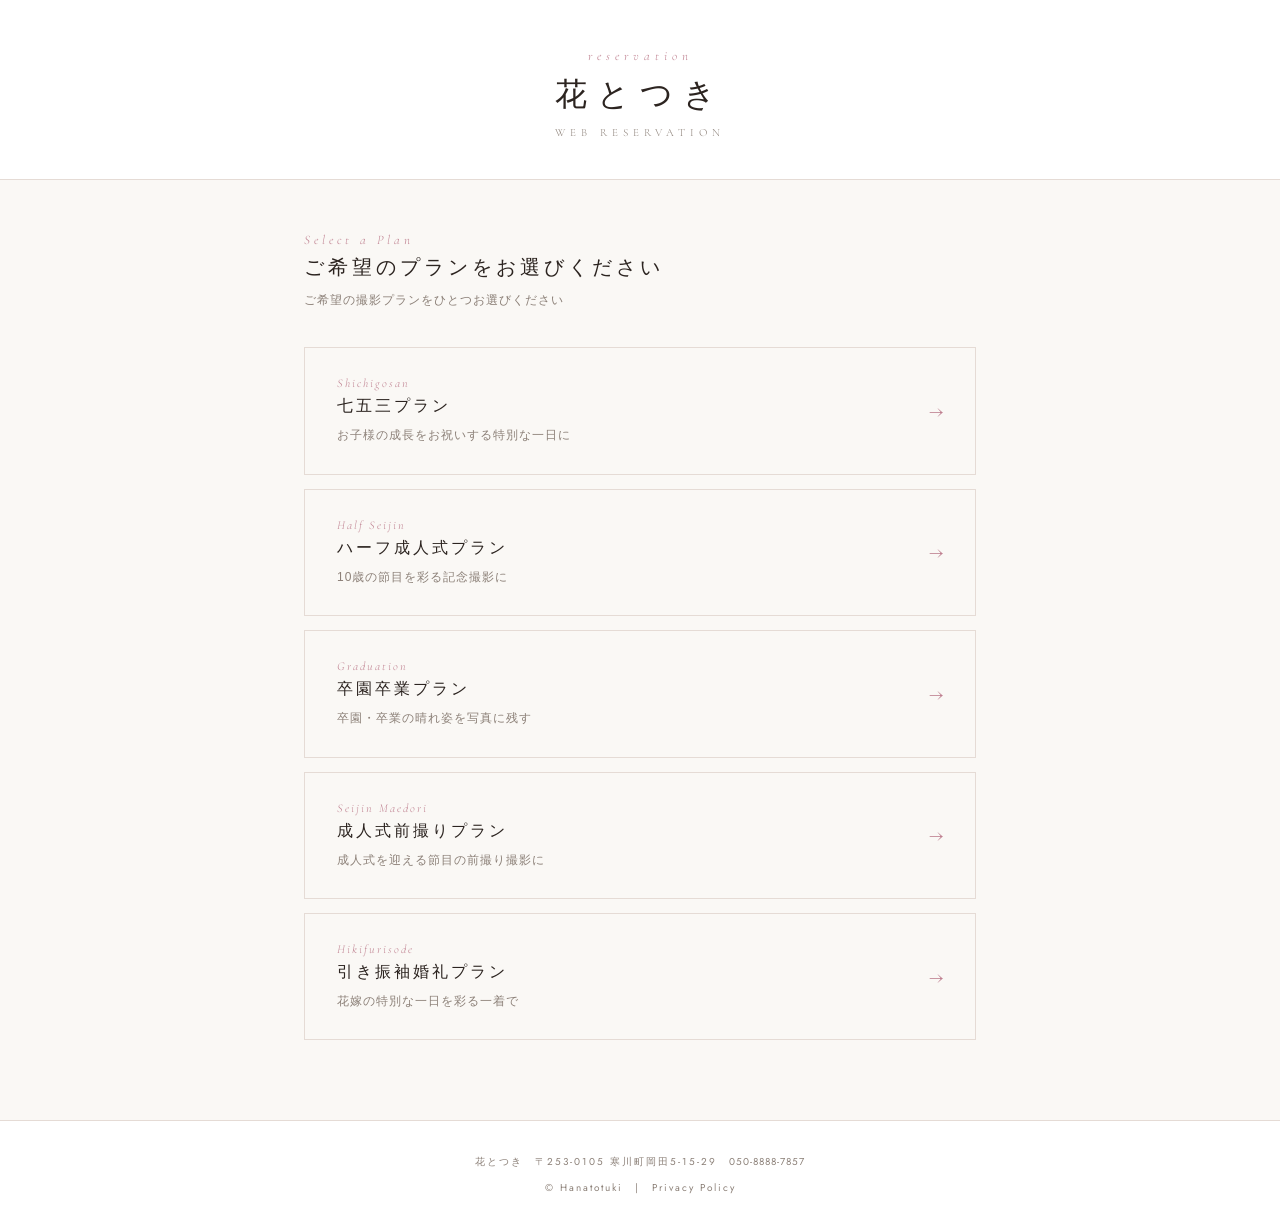
==== index.html @ b2396fe9 "Initial commit: hanatotuki reservation system static site" ====
<!DOCTYPE html>
<html lang="ja">
<head>
  <meta charset="UTF-8">
  <meta name="viewport" content="width=device-width, initial-scale=1.0">
  <title>ご予約 | 花とつき</title>
  <link rel="preconnect" href="https://fonts.googleapis.com">
  <link href="https://fonts.googleapis.com/css2?family=Cormorant+Garamond:ital,wght@0,300;0,400;1,300&family=Jost:wght@300;400&display=swap" rel="stylesheet">
  <link rel="stylesheet" href="style.css">
</head>
<body>

<header>
  <p class="header-eyebrow">reservation</p>
  <h1>花とつき</h1>
  <p class="header-sub">Web Reservation</p>
</header>

<div class="wrapper">

  <div class="section-heading">
    <span class="en">Select a Plan</span>
    <h2>ご希望のプランをお選びください</h2>
    <p>ご希望の撮影プランをひとつお選びください</p>
  </div>

  <div class="category-grid">

    <a href="shichigosan.html" class="category-card">
      <div>
        <span class="category-card-en">Shichigosan</span>
        <div class="category-card-title">七五三プラン</div>
        <p class="category-card-desc">お子様の成長をお祝いする特別な一日に</p>
      </div>
      <span class="category-card-arrow">→</span>
    </a>

    <a href="hafuseijin.html" class="category-card">
      <div>
        <span class="category-card-en">Half Seijin</span>
        <div class="category-card-title">ハーフ成人式プラン</div>
        <p class="category-card-desc">10歳の節目を彩る記念撮影に</p>
      </div>
      <span class="category-card-arrow">→</span>
    </a>

    <a href="sotsuen.html" class="category-card">
      <div>
        <span class="category-card-en">Graduation</span>
        <div class="category-card-title">卒園卒業プラン</div>
        <p class="category-card-desc">卒園・卒業の晴れ姿を写真に残す</p>
      </div>
      <span class="category-card-arrow">→</span>
    </a>

    <a href="seijin-maedori.html" class="category-card">
      <div>
        <span class="category-card-en">Seijin Maedori</span>
        <div class="category-card-title">成人式前撮りプラン</div>
        <p class="category-card-desc">成人式を迎える節目の前撮り撮影に</p>
      </div>
      <span class="category-card-arrow">→</span>
    </a>

    <a href="hikifurisode.html" class="category-card">
      <div>
        <span class="category-card-en">Hikifurisode</span>
        <div class="category-card-title">引き振袖婚礼プラン</div>
        <p class="category-card-desc">花嫁の特別な一日を彩る一着で</p>
      </div>
      <span class="category-card-arrow">→</span>
    </a>

  </div>

</div>

<footer>
  <p>花とつき　〒253-0105 寒川町岡田5-15-29　<span style="letter-spacing:1px;">050-8888-7857</span></p>
  <p style="margin-top:8px;">© Hanatotuki　|　Privacy Policy</p>
</footer>

</body>
</html>
---- style.css ----
/* ─── Reset ─── */
*, *::before, *::after { box-sizing: border-box; margin: 0; padding: 0; }

:root {
  --white:    #FFFFFF;
  --bg:       #FAF8F5;
  --ink:      #2C2420;
  --mid:      #8C8078;
  --light:    #E5DBD5;
  --lighter:  #F2EDE8;
  --rose:     #BF8090;
  --rose-dk:  #A06878;
  --rose-lt:  #F5E8EC;
  --err:      #B85C5C;
  --radius:   2px;
}

body {
  font-family: "Hiragino Mincho ProN", "Yu Mincho", "游明朝", Georgia, serif;
  background: var(--bg);
  color: var(--ink);
  min-height: 100vh;
  -webkit-font-smoothing: antialiased;
}

/* ─── Header ─── */
header {
  background: var(--white);
  text-align: center;
  padding: 48px 16px 40px;
  border-bottom: 1px solid var(--light);
}
.header-eyebrow {
  font-family: "Cormorant Garamond", serif;
  font-weight: 300;
  font-style: italic;
  font-size: 13px;
  letter-spacing: 5px;
  color: var(--rose);
  margin-bottom: 10px;
}
header h1 {
  font-size: clamp(22px, 4vw, 32px);
  font-weight: 400;
  letter-spacing: 10px;
  color: var(--ink);
  line-height: 1.3;
}
.header-sub {
  font-family: "Cormorant Garamond", serif;
  font-weight: 300;
  font-size: 11px;
  letter-spacing: 5px;
  color: var(--mid);
  margin-top: 10px;
  text-transform: uppercase;
}

/* ─── Main wrapper ─── */
.wrapper {
  max-width: 720px;
  margin: 0 auto;
  padding: 52px 24px 80px;
}

/* ─── Back to top link ─── */
.back-to-top {
  display: inline-block;
  font-family: "Jost", sans-serif;
  font-size: 11px;
  letter-spacing: 2px;
  color: var(--mid);
  text-decoration: none;
  margin-bottom: 28px;
  transition: color .2s;
}
.back-to-top:hover { color: var(--rose); }

/* ─── Category grid (top page) ─── */
.category-grid {
  display: flex;
  flex-direction: column;
  gap: 14px;
}
.category-card {
  display: flex;
  align-items: center;
  justify-content: space-between;
  gap: 20px;
  border: 1px solid var(--light);
  padding: 28px 32px;
  text-decoration: none;
  transition: border-color .2s, background .2s;
}
.category-card:hover { border-color: var(--rose); background: var(--rose-lt); }
.category-card-en {
  font-family: "Cormorant Garamond", serif;
  font-style: italic;
  font-weight: 300;
  font-size: 12px;
  letter-spacing: 2px;
  color: var(--rose);
  display: block;
  margin-bottom: 6px;
}
.category-card-title {
  font-size: 16px;
  letter-spacing: 3px;
  color: var(--ink);
  margin-bottom: 8px;
}
.category-card-desc {
  font-family: "Hiragino Kaku Gothic ProN", sans-serif;
  font-size: 12px;
  color: var(--mid);
  letter-spacing: 1px;
  line-height: 1.7;
}
.category-card-arrow {
  font-family: "Cormorant Garamond", serif;
  font-size: 22px;
  font-weight: 300;
  color: var(--rose);
  flex-shrink: 0;
}

/* ─── Step indicator ─── */
.steps {
  display: flex;
  align-items: center;
  justify-content: center;
  margin-bottom: 52px;
  gap: 0;
}
.step {
  display: flex;
  flex-direction: column;
  align-items: center;
  gap: 8px;
}
.step-line {
  width: 24px;
  height: 1px;
  background: var(--light);
  transition: background .4s;
}
.step-line.done { background: var(--rose); }
.step-dot {
  width: 8px; height: 8px;
  border-radius: 50%;
  border: 1px solid var(--light);
  background: var(--white);
  transition: all .3s;
}
.step.active .step-dot {
  background: var(--ink);
  border-color: var(--ink);
  width: 10px; height: 10px;
}
.step.done .step-dot {
  background: var(--rose);
  border-color: var(--rose);
}
.step-label {
  font-family: "Jost", sans-serif;
  font-size: 9px;
  font-weight: 300;
  letter-spacing: 2px;
  color: var(--light);
  text-transform: uppercase;
  white-space: nowrap;
}
.step.active .step-label { color: var(--ink); }
.step.done  .step-label  { color: var(--rose); }

/* ─── Section heading ─── */
.section-heading { margin-bottom: 36px; }
.section-heading .en {
  font-family: "Cormorant Garamond", serif;
  font-style: italic;
  font-weight: 300;
  font-size: 13px;
  letter-spacing: 4px;
  color: var(--rose);
  display: block;
  margin-bottom: 6px;
}
.section-heading h2 {
  font-size: 20px;
  font-weight: 400;
  letter-spacing: 4px;
  color: var(--ink);
}
.section-heading p {
  font-family: "Hiragino Kaku Gothic ProN", sans-serif;
  font-size: 12px;
  color: var(--mid);
  margin-top: 8px;
  letter-spacing: 1px;
  line-height: 1.9;
}

/* ─── Card ─── */
.card {
  background: var(--white);
  padding: 48px 44px;
  display: none;
}
.card.active { display: block; animation: fadeUp .4s ease; }
@media (max-width: 540px) { .card { padding: 32px 20px; } }

@keyframes fadeUp {
  from { opacity: 0; transform: translateY(12px); }
  to   { opacity: 1; transform: translateY(0); }
}

/* ─── Plan grid ─── */
.plan-grid {
  display: grid;
  grid-template-columns: repeat(2, 1fr);
  gap: 12px;
  margin-bottom: 16px;
}
@media (max-width: 560px) {
  .plan-grid { grid-template-columns: 1fr; }
}

.plan-card {
  border: 1px solid var(--light);
  padding: 24px 20px;
  cursor: pointer;
  transition: border-color .2s, background .2s;
  position: relative;
  display: block;
}
.plan-card:hover { border-color: var(--rose); background: var(--rose-lt); }
.plan-card.selected {
  border-color: var(--rose);
  background: var(--rose-lt);
  box-shadow: inset 0 0 0 1px var(--rose);
}
.plan-card input[type="radio"] { display: none; }

.plan-badge {
  font-family: "Jost", sans-serif;
  font-size: 10px;
  font-weight: 400;
  letter-spacing: 3px;
  text-transform: uppercase;
  color: var(--mid);
  background: var(--lighter);
  display: inline-block;
  padding: 3px 10px;
  margin-bottom: 14px;
}
.plan-badge.recommended {
  background: var(--rose);
  color: var(--white);
}
.plan-card.selected .plan-badge {
  background: var(--rose);
  color: var(--white);
}

.plan-title {
  font-size: 14px;
  letter-spacing: 2px;
  color: var(--ink);
  line-height: 1.7;
  margin-bottom: 14px;
}
.plan-price {
  font-family: "Cormorant Garamond", serif;
  font-size: 26px;
  font-weight: 300;
  letter-spacing: 1px;
  color: var(--ink);
  margin-bottom: 16px;
}
.plan-tax {
  font-family: "Hiragino Kaku Gothic ProN", sans-serif;
  font-size: 11px;
  color: var(--mid);
  margin-left: 6px;
}
.plan-features {
  list-style: none;
  padding: 0;
  border-top: 1px solid var(--light);
  padding-top: 14px;
}
.plan-features li {
  font-family: "Hiragino Kaku Gothic ProN", sans-serif;
  font-size: 11px;
  color: var(--mid);
  line-height: 1.8;
  padding-left: 14px;
  position: relative;
}
.plan-features li::before {
  content: "·";
  position: absolute;
  left: 4px;
  color: var(--rose);
}
.plan-note {
  font-family: "Hiragino Kaku Gothic ProN", sans-serif;
  font-size: 11px;
  color: var(--mid);
  margin-bottom: 8px;
}

/* ─── Option sections ─── */
.option-section {
  margin-bottom: 32px;
}
.option-section-title {
  font-size: 13px;
  letter-spacing: 2px;
  color: var(--ink);
  margin-bottom: 6px;
}
.option-section-note {
  font-family: "Hiragino Kaku Gothic ProN", sans-serif;
  font-size: 11px;
  color: var(--mid);
  margin-bottom: 12px;
  line-height: 1.7;
}

.option-toggle-group {
  display: flex;
  flex-direction: column;
  gap: 6px;
}
.option-toggle {
  display: flex;
  align-items: center;
  gap: 12px;
  padding: 13px 16px;
  border: 1px solid var(--light);
  background: var(--white);
  cursor: pointer;
  font-family: "Hiragino Kaku Gothic ProN", sans-serif;
  font-size: 13px;
  color: var(--ink);
  letter-spacing: 1px;
  transition: background .15s, border-color .15s;
  text-align: left;
  width: 100%;
}
.option-toggle:hover { background: var(--rose-lt); border-color: var(--rose); }
.option-toggle.selected {
  background: var(--rose-lt);
  border-color: var(--rose);
}
.opt-check {
  width: 16px; height: 16px;
  border: 1px solid var(--light);
  border-radius: 2px;
  flex-shrink: 0;
  display: flex; align-items: center; justify-content: center;
  font-size: 10px;
  transition: all .15s;
  background: var(--white);
  color: transparent;
}
.option-toggle.selected .opt-check {
  background: var(--rose);
  border-color: var(--rose);
  color: var(--white);
}
.opt-label { flex: 1; }
.opt-price {
  font-family: "Cormorant Garamond", serif;
  font-size: 14px;
  letter-spacing: 1px;
  color: var(--mid);
  white-space: nowrap;
  flex-shrink: 0;
}
.opt-price small {
  font-family: "Hiragino Kaku Gothic ProN", sans-serif;
  font-size: 10px;
  color: var(--rose);
}
.option-toggle.selected .opt-price { color: var(--rose-dk); }

.family-group { max-height: 340px; overflow-y: auto; padding-right: 2px; }
.family-group::-webkit-scrollbar { width: 4px; }
.family-group::-webkit-scrollbar-track { background: var(--lighter); }
.family-group::-webkit-scrollbar-thumb { background: var(--light); border-radius: 2px; }

/* ─── Price summary ─── */
.price-summary {
  border: 1px solid var(--light);
  padding: 24px 28px;
  text-align: right;
  background: var(--lighter);
  margin-top: 20px;
}
.price-summary-label {
  font-family: "Jost", sans-serif;
  font-size: 10px;
  font-weight: 300;
  letter-spacing: 3px;
  text-transform: uppercase;
  color: var(--mid);
  margin-bottom: 8px;
}
.price-summary-total {
  font-family: "Cormorant Garamond", serif;
  font-size: 32px;
  font-weight: 300;
  letter-spacing: 2px;
  color: var(--ink);
}
.price-summary-note {
  font-family: "Hiragino Kaku Gothic ProN", sans-serif;
  font-size: 10px;
  color: var(--mid);
  margin-top: 6px;
}

.datetime-notice { margin-bottom: 32px; }

/* ─── Calendar ─── */
.calendar-nav {
  display: flex;
  align-items: center;
  justify-content: space-between;
  margin-bottom: 20px;
}
.calendar-nav button {
  background: none;
  border: none;
  cursor: pointer;
  color: var(--mid);
  font-family: "Cormorant Garamond", serif;
  font-size: 16px;
  padding: 4px 8px;
  transition: color .2s;
}
.calendar-nav button:hover { color: var(--ink); }
.calendar-month {
  font-family: "Cormorant Garamond", serif;
  font-weight: 300;
  font-size: 18px;
  letter-spacing: 4px;
  color: var(--ink);
}
.calendar-grid {
  display: grid;
  grid-template-columns: repeat(7, 1fr);
  gap: 2px;
  margin-bottom: 28px;
}
.cal-header {
  text-align: center;
  font-family: "Jost", sans-serif;
  font-size: 10px;
  font-weight: 300;
  letter-spacing: 1px;
  color: var(--mid);
  padding: 6px 0 10px;
}
.cal-header:first-child { color: #B85C5C; }
.cal-header:last-child  { color: #5C7CB8; }
.cal-day {
  text-align: center;
  padding: 10px 4px;
  font-size: 13px;
  cursor: pointer;
  transition: all .15s;
  color: var(--ink);
  font-family: "Cormorant Garamond", serif;
}
.cal-day:hover:not(.disabled):not(.empty) { background: var(--rose-lt); }
.cal-day.selected { background: var(--rose); color: var(--white); }
.cal-day.today { font-weight: 700; color: var(--rose); }
.cal-day.today.selected { color: var(--white); }
.cal-day.disabled { color: var(--light); cursor: not-allowed; }
.cal-day.empty    { cursor: default; }
.cal-day.sunday   { color: #B85C5C; }
.cal-day.saturday { color: #5C7CB8; }
.cal-day.selected.sunday,
.cal-day.selected.saturday { color: var(--white); }

/* ─── Divider ─── */
.divider {
  border: none;
  border-top: 1px solid var(--light);
  margin: 32px 0;
}

/* ─── Time slots ─── */
.sub-label {
  font-family: "Jost", sans-serif;
  font-size: 10px;
  font-weight: 300;
  letter-spacing: 3px;
  text-transform: uppercase;
  color: var(--mid);
  margin-bottom: 16px;
}
.time-grid {
  display: flex;
  flex-wrap: wrap;
  gap: 8px;
  margin-bottom: 10px;
}
.time-btn {
  padding: 10px 22px;
  border: 1px solid var(--light);
  background: var(--white);
  cursor: pointer;
  font-size: 14px;
  font-family: "Cormorant Garamond", serif;
  color: var(--ink);
  letter-spacing: 1px;
  transition: all .15s;
}
.time-btn:hover:not(.full) {
  border-color: var(--rose);
  background: var(--rose-lt);
}
.time-btn.selected {
  background: var(--rose);
  border-color: var(--rose);
  color: var(--white);
}
.time-btn.full {
  color: var(--light);
  cursor: not-allowed;
  text-decoration: line-through;
}
.time-legend {
  font-size: 11px;
  color: var(--mid);
  margin-top: 8px;
  font-family: "Hiragino Kaku Gothic ProN", sans-serif;
}

/* ─── Option sub-step ─── */
.substep { display: none; }
.substep.active { display: block; animation: fadeUp .4s ease; }

.substep-indicator {
  display: flex;
  align-items: center;
  gap: 0;
  margin-top: 14px;
}
.substep-dot {
  width: 7px; height: 7px;
  border-radius: 50%;
  background: var(--light);
  transition: background .3s;
  flex-shrink: 0;
}
.substep-dot.active { background: var(--rose); }
.substep-line-s {
  width: 18px;
  height: 1px;
  background: var(--light);
  flex-shrink: 0;
}
.substep-title {
  font-size: 15px;
  letter-spacing: 3px;
  color: var(--ink);
  margin-bottom: 6px;
  font-family: "Hiragino Mincho ProN", "Yu Mincho", Georgia, serif;
}
.substep-desc {
  font-family: "Hiragino Kaku Gothic ProN", sans-serif;
  font-size: 12px;
  color: var(--mid);
  margin-bottom: 28px;
  line-height: 1.9;
}

/* ─── Subject cards (Step 2 per-person blocks) ─── */
.subject-card {
  border: 1px solid var(--light);
  background: var(--lighter);
  padding: 20px 24px 24px;
  margin-bottom: 16px;
}
.subject-title {
  font-size: 13px;
  letter-spacing: 3px;
  color: var(--rose-dk);
  margin-bottom: 18px;
  font-family: "Hiragino Mincho ProN", "Yu Mincho", Georgia, serif;
}
#subjectList { margin-top: 4px; }

/* ─── Quantity option ─── */
.qty-option-wrap { display: flex; flex-direction: column; }
.qty-row {
  align-items: center;
  gap: 14px;
  padding: 10px 16px;
  background: var(--lighter);
  border: 1px solid var(--light);
  border-top: none;
}
.qty-label {
  font-family: "Hiragino Kaku Gothic ProN", sans-serif;
  font-size: 11px;
  letter-spacing: 1px;
  color: var(--mid);
  white-space: nowrap;
}
.qty-row .age-toggle-group { border: none; }
.qty-row .age-toggle {
  padding: 8px 18px;
  font-size: 13px;
  border: 1px solid var(--light);
}

/* ─── Age toggle ─── */
.age-toggle-group {
  display: flex;
  gap: 0;
  border: 1px solid var(--light);
  width: fit-content;
}
.age-toggle {
  padding: 12px 28px;
  border: none;
  border-right: 1px solid var(--light);
  background: var(--white);
  font-size: 14px;
  font-family: "Hiragino Mincho ProN", "Yu Mincho", Georgia, serif;
  color: var(--ink);
  cursor: pointer;
  letter-spacing: 2px;
  transition: background .15s, color .15s;
}
.age-toggle:last-child { border-right: none; }
.age-toggle:hover { background: var(--rose-lt); }
.age-toggle.selected {
  background: var(--rose);
  color: var(--white);
}

/* ─── Form fields ─── */
.form-row { margin-bottom: 28px; }
.form-label {
  display: block;
  font-size: 12px;
  letter-spacing: 2px;
  color: var(--ink);
  margin-bottom: 10px;
}
.form-label .badge {
  font-family: "Jost", sans-serif;
  font-size: 9px;
  font-weight: 400;
  letter-spacing: 2px;
  text-transform: uppercase;
  padding: 2px 7px;
  margin-left: 10px;
  vertical-align: middle;
}
.badge.req {
  background: var(--rose);
  color: var(--white);
}
.badge.opt {
  background: none;
  border: 1px solid var(--light);
  color: var(--mid);
}
.form-row input,
.form-row select,
.form-row textarea {
  width: 100%;
  padding: 12px 0;
  border: none;
  border-bottom: 1px solid var(--light);
  background: transparent;
  font-size: 15px;
  font-family: "Hiragino Kaku Gothic ProN", "Hiragino Sans", sans-serif;
  color: var(--ink);
  transition: border-color .2s;
  outline: none;
  border-radius: 0;
}
.form-row input:focus,
.form-row select:focus,
.form-row textarea:focus {
  border-bottom-color: var(--rose);
}
.form-row textarea {
  resize: none;
  min-height: 80px;
  padding: 10px 0;
}
.form-hint {
  font-family: "Hiragino Kaku Gothic ProN", sans-serif;
  font-size: 11px;
  color: var(--mid);
  margin-top: 6px;
}
.form-row.two-col {
  display: grid;
  grid-template-columns: 1fr 1fr;
  gap: 24px;
}
@media (max-width: 460px) { .form-row.two-col { grid-template-columns: 1fr; } }

/* ─── Checkbox ─── */
.checkbox-row {
  display: flex;
  align-items: flex-start;
  gap: 12px;
  font-family: "Hiragino Kaku Gothic ProN", sans-serif;
  font-size: 13px;
  color: var(--mid);
  line-height: 1.6;
}
.checkbox-row input[type="checkbox"] {
  width: 16px; height: 16px;
  margin-top: 2px;
  flex-shrink: 0;
  accent-color: var(--rose);
  cursor: pointer;
}
.checkbox-row a { color: var(--ink); }

/* ─── Error ─── */
.error-msg {
  font-family: "Hiragino Kaku Gothic ProN", sans-serif;
  font-size: 11px;
  color: var(--err);
  margin-top: 6px;
  display: none;
}
.error-msg.visible { display: block; }
input.invalid, select.invalid, textarea.invalid {
  border-bottom-color: var(--err) !important;
}

/* ─── Confirm table ─── */
.confirm-table {
  width: 100%;
  border-collapse: collapse;
  margin-bottom: 32px;
}
.confirm-table tr { border-bottom: 1px solid var(--light); }
.confirm-table th {
  width: 36%;
  font-family: "Jost", "Hiragino Kaku Gothic ProN", sans-serif;
  font-size: 10px;
  font-weight: 300;
  letter-spacing: 2px;
  text-transform: uppercase;
  color: var(--mid);
  padding: 14px 0;
  text-align: left;
  vertical-align: top;
}
.confirm-table td {
  font-size: 14px;
  color: var(--ink);
  padding: 14px 0 14px 16px;
  vertical-align: top;
  line-height: 1.7;
}
.confirm-table tr:last-child { border-bottom: none; }
.confirm-table .total-row th,
.confirm-table .total-row td {
  padding-top: 20px;
  font-family: "Cormorant Garamond", serif;
}
.confirm-table .total-row td {
  font-size: 22px;
  font-weight: 300;
  color: var(--rose-dk);
}

.notice-box {
  border-left: 2px solid var(--rose);
  padding: 16px 18px;
  font-family: "Hiragino Kaku Gothic ProN", sans-serif;
  font-size: 12px;
  color: var(--mid);
  line-height: 2.1;
  background: var(--rose-lt);
  margin-bottom: 32px;
}
.notice-box strong { color: var(--ink); }

/* ─── Buttons ─── */
.btn-row {
  display: flex;
  gap: 12px;
  justify-content: flex-end;
  padding-top: 32px;
  border-top: 1px solid var(--light);
  margin-top: 40px;
}
.btn-back {
  padding: 14px 32px;
  background: none;
  border: 1px solid var(--light);
  color: var(--mid);
  font-size: 12px;
  letter-spacing: 3px;
  font-family: "Jost", serif;
  cursor: pointer;
  transition: all .2s;
}
.btn-back:hover { border-color: var(--mid); color: var(--ink); }
.btn-next {
  padding: 14px 40px;
  background: var(--ink);
  border: 1px solid var(--ink);
  color: var(--white);
  font-size: 12px;
  letter-spacing: 3px;
  font-family: "Jost", serif;
  cursor: pointer;
  transition: background .2s;
  text-transform: uppercase;
}
.btn-next:hover { background: #3d3330; }
.btn-submit {
  padding: 14px 40px;
  background: var(--rose);
  border: 1px solid var(--rose);
  color: var(--white);
  font-size: 12px;
  letter-spacing: 3px;
  font-family: "Jost", serif;
  cursor: pointer;
  transition: background .2s;
  text-transform: uppercase;
}
.btn-submit:hover { background: var(--rose-dk); border-color: var(--rose-dk); }

/* ─── Complete ─── */
.complete {
  text-align: center;
  padding: 60px 20px;
}
.complete-mark {
  font-family: "Cormorant Garamond", serif;
  font-style: italic;
  font-size: 40px;
  color: var(--rose);
  margin-bottom: 24px;
  display: block;
}
.complete h2 {
  font-size: 22px;
  font-weight: 400;
  letter-spacing: 5px;
  margin-bottom: 16px;
}
.complete p {
  font-family: "Hiragino Kaku Gothic ProN", sans-serif;
  font-size: 13px;
  color: var(--mid);
  line-height: 2.2;
}
.complete-caution {
  font-family: "Hiragino Kaku Gothic ProN", sans-serif;
  font-size: 13px;
  color: var(--rose-dk);
  background: var(--rose-lt);
  border: 1px solid var(--rose);
  padding: 10px 20px;
  margin: 16px auto;
  display: inline-block;
  letter-spacing: 1px;
}
.booking-num {
  display: inline-block;
  margin: 28px 0 20px;
  padding: 14px 36px;
  border: 1px solid var(--light);
  font-family: "Jost", serif;
  font-size: 16px;
  letter-spacing: 4px;
  color: var(--rose);
}
.btn-home {
  display: inline-block;
  margin-top: 32px;
  padding: 14px 48px;
  background: var(--ink);
  color: var(--white);
  text-decoration: none;
  font-family: "Jost", sans-serif;
  font-size: 11px;
  letter-spacing: 4px;
  text-transform: uppercase;
  transition: background .2s;
}
.btn-home:hover { background: #3d3330; }

/* ─── Footer ─── */
footer {
  text-align: center;
  padding: 32px 16px;
  font-family: "Jost", "Hiragino Kaku Gothic ProN", sans-serif;
  font-size: 10px;
  letter-spacing: 2px;
  color: var(--mid);
  border-top: 1px solid var(--light);
  background: var(--white);
  line-height: 1.8;
}
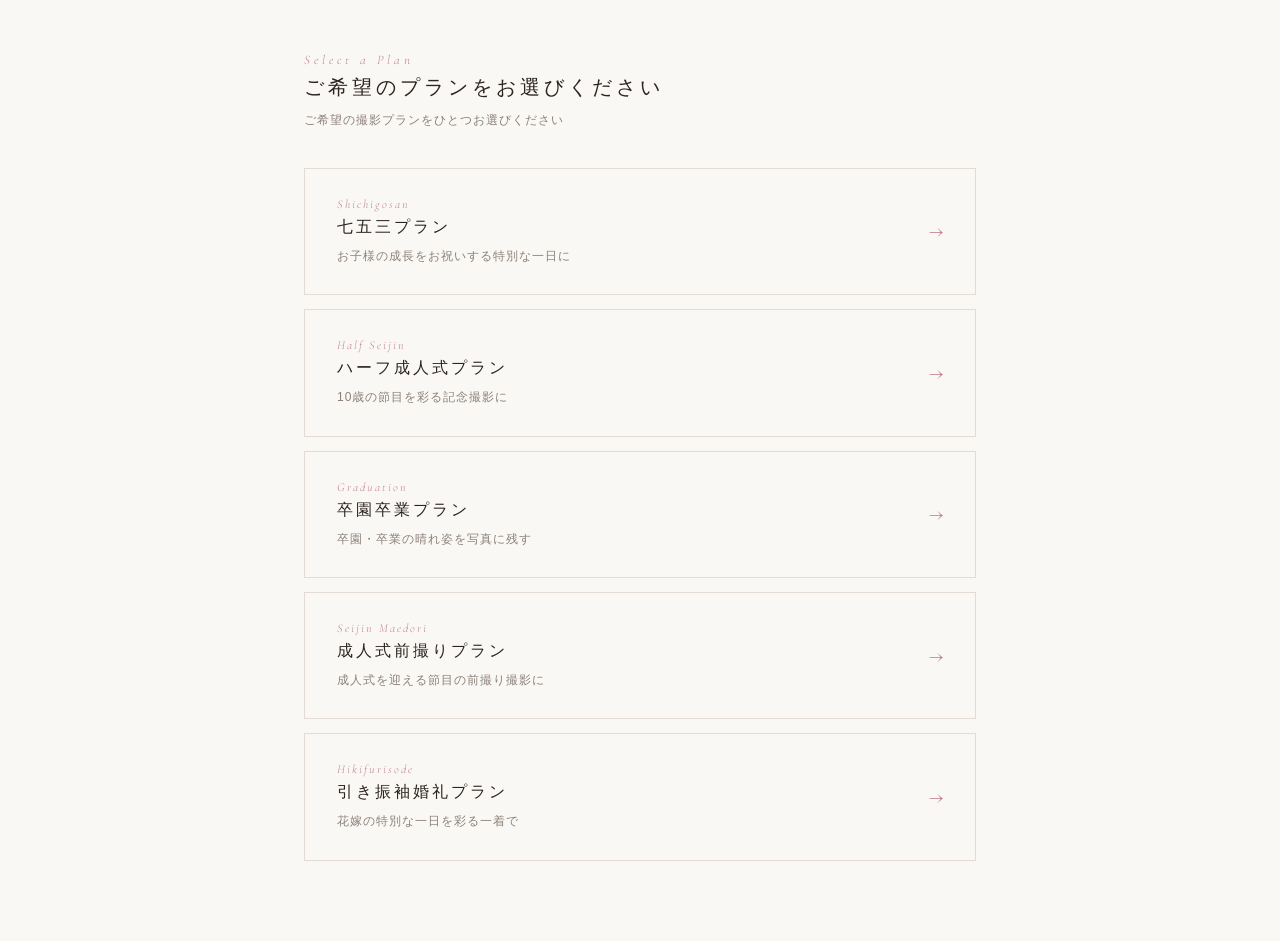
==== commit 6ed4f407: "Remove header/footer blocks from all pages They duplicated the surrounding Wix page header/footer wh" ====
--- a/index.html
+++ b/index.html
@@ -9,12 +9,6 @@
   <link rel="stylesheet" href="style.css">
 </head>
 <body>
-
-<header>
-  <p class="header-eyebrow">reservation</p>
-  <h1>花とつき</h1>
-  <p class="header-sub">Web Reservation</p>
-</header>
 
 <div class="wrapper">
 
@@ -75,10 +69,5 @@
 
 </div>
 
-<footer>
-  <p>花とつき　〒253-0105 寒川町岡田5-15-29　<span style="letter-spacing:1px;">050-8888-7857</span></p>
-  <p style="margin-top:8px;">© Hanatotuki　|　Privacy Policy</p>
-</footer>
-
 </body>
 </html>
